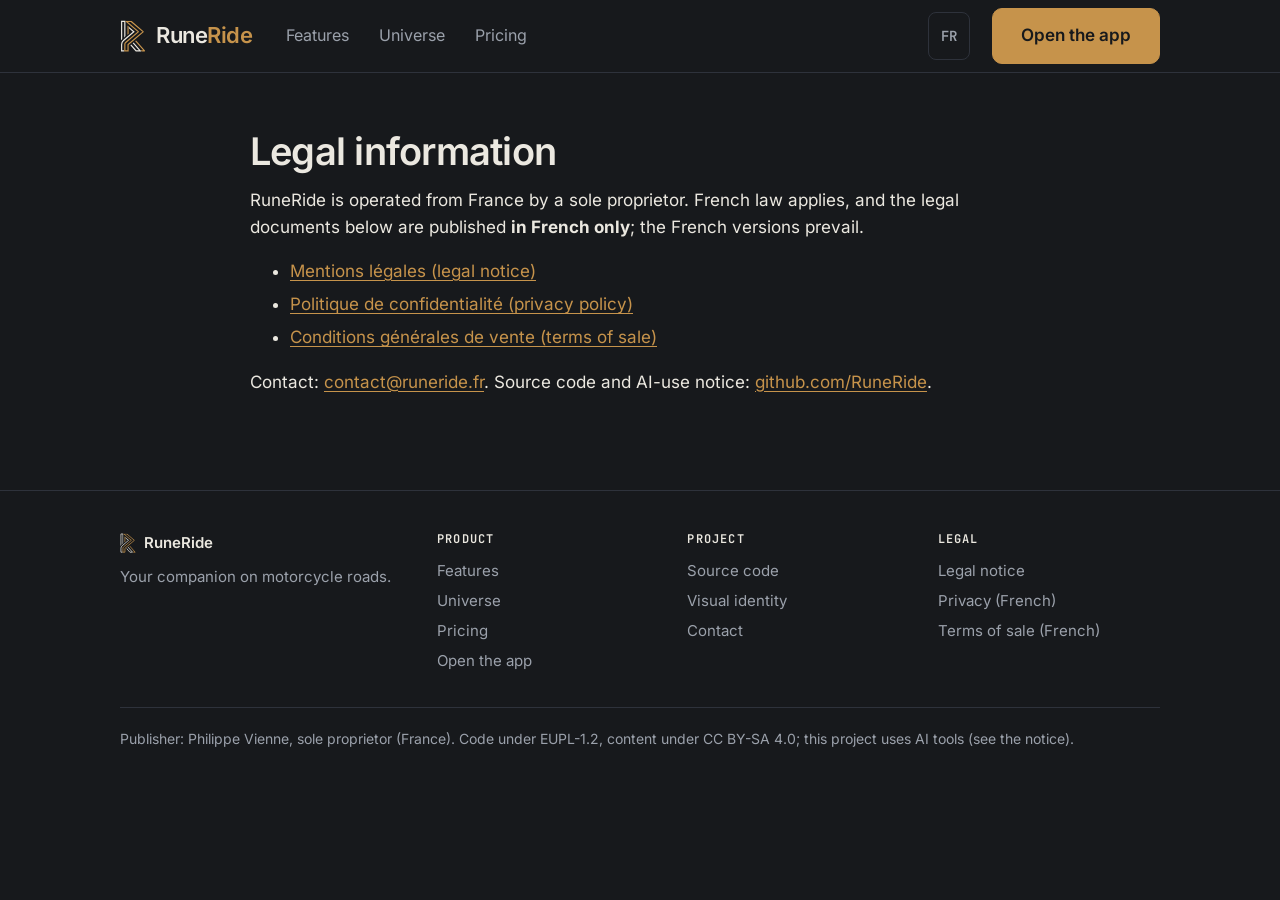
==== en/legal/index.html @ 8f098b08 "Site vitrine bilingue de RuneRide : accueil, fonctions, univers, tarifs, documents légaux Site stati" ====
<!doctype html>
<html lang="en">
<head>
<meta charset="utf-8">
<meta name="viewport" content="width=device-width, initial-scale=1">
<title>Legal information — RuneRide</title>
<meta name="description" content="Legal documents of RuneRide, published in French.">
<meta name="robots" content="noindex">
<link rel="canonical" href="https://runeride.fr/en/legal/">
<link rel="alternate" hreflang="fr" href="https://runeride.fr/mentions-legales/">
<link rel="alternate" hreflang="en" href="https://runeride.fr/en/legal/">
<link rel="alternate" hreflang="x-default" href="https://runeride.fr/mentions-legales/">
<link rel="stylesheet" href="/assets/site.css">
<link rel="icon" href="/favicon.ico" sizes="48x48">
<link rel="apple-touch-icon" href="/assets/icons/apple-touch-icon.png">
<meta name="theme-color" content="#17191C">
<link rel="preload" href="/assets/fonts/inter-var.woff2" as="font" type="font/woff2" crossorigin>
<meta property="og:type" content="website">
<meta property="og:site_name" content="RuneRide">
<meta property="og:title" content="Legal information — RuneRide">
<meta property="og:description" content="Legal documents of RuneRide, published in French.">
<meta property="og:url" content="https://runeride.fr/en/legal/">
<meta property="og:image" content="https://runeride.fr/assets/og.png">
<meta property="og:locale" content="en_GB">
<meta name="twitter:card" content="summary_large_image">
</head>
<body>
<a class="skip" href="#contenu">Skip to content</a>
<header class="top"><div class="wrap">
  <a class="brand" href="/en/"><img src="/assets/brand/monogram.svg" alt="" width="26" height="32"><span>Rune<span class="ride">Ride</span></span></a>
  <nav aria-label="Main navigation"><a href="/en/features/">Features</a><a href="/en/universe/">Universe</a><a href="/en/pricing/">Pricing</a></nav>
  <a class="lang" href="/mentions-legales/" hreflang="fr" lang="fr" title="Version française">FR</a>
  <a class="button primary" href="https://app.runeride.fr/">Open the app</a>
</div></header>
<main id="contenu">
<div class="wrap legal"><h1>Legal information</h1>
<p>RuneRide is operated from France by a sole proprietor. French law applies, and the legal documents below are published <strong>in French only</strong>; the French versions prevail.</p>
<ul>
<li><a href="/mentions-legales/">Mentions légales (legal notice)</a></li>
<li><a href="/confidentialite/">Politique de confidentialité (privacy policy)</a></li>
<li><a href="/cgv/">Conditions générales de vente (terms of sale)</a></li>
</ul>
<p>Contact: <a href="mailto:contact@runeride.fr">contact@runeride.fr</a>. Source code and AI-use notice: <a href="https://github.com/RuneRide">github.com/RuneRide</a>.</p></div>
</main>
<footer><div class="wrap">
  <div><span class="foot-brand"><img src="/assets/brand/monogram.svg" alt="" width="16" height="20">RuneRide</span>
    <p>Your companion on motorcycle roads.</p></div>
  <div><h4>Product</h4><ul>
    <li><a href="/en/features/">Features</a></li><li><a href="/en/universe/">Universe</a></li><li><a href="/en/pricing/">Pricing</a></li>
    <li><a href="https://app.runeride.fr/">Open the app</a></li></ul></div>
  <div><h4>Project</h4><ul>
    <li><a href="https://github.com/RuneRide">Source code</a></li><li><a href="https://brand.runeride.fr/">Visual identity</a></li>
    <li><a href="mailto:contact@runeride.fr">Contact</a></li></ul></div>
  <div><h4>Legal</h4><ul><li><a href="/en/legal/">Legal notice</a></li><li><a href="/confidentialite/">Privacy (French)</a></li><li><a href="/cgv/">Terms of sale (French)</a></li></ul></div>
  <p class="legal-line">Publisher: Philippe Vienne, sole proprietor (France). Code under EUPL-1.2, content under CC BY-SA 4.0; this project uses AI tools (see the <a href="https://github.com/RuneRide/identity/blob/main/NOTICE.md">notice</a>).</p>
</div></footer>
</body>
</html>
---- assets/site.css ----
/* SPDX-License-Identifier: EUPL-1.2 */
/* Site vitrine RuneRide. Tokens de la charte (dépôt RuneRide/identity) : dark-first, aplats mats, bordures 1 px. */
@font-face { font-family: "Inter"; src: url("/assets/fonts/inter-var.woff2") format("woff2"); font-weight: 400 700; font-display: swap; }
@font-face { font-family: "JetBrains Mono"; src: url("/assets/fonts/jetbrains-mono-var.woff2") format("woff2"); font-weight: 400 700; font-display: swap; }

:root {
  --obsidian-950: #17191C; --obsidian-900: #212429; --obsidian-800: #2E323B;
  --chalk-100: #EBE8E0; --chalk-400: #9BA1AB;
  --ochre-500: #C6934B; --ochre-600: #A87938;
  --trail-green: #10B981; --amber-warn: #F59E0B; --crimson-alert: #EF4444;
  --bg: var(--obsidian-950); --panel: var(--obsidian-900); --line: var(--obsidian-800);
  --text: var(--chalk-100); --muted: var(--chalk-400); --accent: var(--ochre-500);
  --font-ui: "Inter", system-ui, -apple-system, "Segoe UI", sans-serif;
  --font-mono: "JetBrains Mono", ui-monospace, monospace;
  color-scheme: dark;
}
* { box-sizing: border-box; }
html { scroll-behavior: smooth; }
body { margin: 0; background: var(--bg); color: var(--text); font: 17px/1.6 var(--font-ui); -webkit-text-size-adjust: 100%; }
img { max-width: 100%; height: auto; }
a { color: var(--accent); text-underline-offset: 3px; }
a:hover { color: var(--text); }
a:focus-visible, summary:focus-visible, .button:focus-visible { outline: 2px solid var(--accent); outline-offset: 3px; border-radius: 4px; }
h1, h2, h3, h4 { font-weight: 600; letter-spacing: -0.01em; line-height: 1.2; margin: 0 0 12px; }
h1 { font-size: clamp(34px, 6vw, 56px); letter-spacing: -0.02em; }
h2 { font-size: clamp(26px, 4vw, 34px); }
h3 { font-size: 19px; }
p { margin: 0 0 14px; }
code { font-family: var(--font-mono); font-size: 0.92em; }
.muted { color: var(--muted); }
.mono { font-family: var(--font-mono); font-variant-numeric: tabular-nums; }
.wrap { max-width: 1080px; margin: 0 auto; padding: 0 20px; }
.skip { position: absolute; left: -9999px; top: 8px; background: var(--accent); color: var(--bg); padding: 10px 16px; border-radius: 8px; font-weight: 600; z-index: 10; }
.skip:focus { left: 8px; }

/* En-tête */
header.top { position: sticky; top: 0; z-index: 5; background: var(--bg); border-bottom: 1px solid var(--line); }
header.top .wrap { display: flex; align-items: center; gap: 22px; min-height: 68px; flex-wrap: wrap; padding-top: 8px; padding-bottom: 8px; }
.brand { display: inline-flex; align-items: center; gap: 10px; font-weight: 600; font-size: 22px; letter-spacing: -0.5px; color: var(--text); text-decoration: none; }
.brand img { display: block; width: 26px; height: 32px; }
.brand .ride { color: var(--accent); }
header.top nav { display: flex; gap: 6px; flex: 1; flex-wrap: wrap; }
header.top nav a { display: inline-flex; align-items: center; min-height: 48px; padding: 0 12px; border-radius: 8px; color: var(--muted); text-decoration: none; font-size: 16px; }
header.top nav a:hover { color: var(--text); }
header.top nav a[aria-current="page"] { color: var(--text); background: var(--panel); }
.lang { display: inline-flex; align-items: center; min-height: 48px; padding: 0 12px; color: var(--muted); text-decoration: none; font: 600 14px var(--font-mono); border: 1px solid var(--line); border-radius: 8px; }
.lang:hover { color: var(--text); border-color: var(--muted); }

/* Boutons */
.button { display: inline-flex; align-items: center; justify-content: center; min-height: 48px; padding: 10px 22px; border-radius: 10px; border: 1px solid var(--line);
  background: var(--panel); color: var(--text); text-decoration: none; font-weight: 600; font-size: 17px; }
.button:hover { border-color: var(--muted); color: var(--text); }
.button.primary { background: var(--accent); border-color: var(--accent); color: var(--bg); min-height: 56px; padding: 12px 28px; }
.button.primary:hover { background: #D4A25C; border-color: #D4A25C; color: var(--bg); }
.button.primary:active { background: var(--ochre-600); border-color: var(--ochre-600); }
.actions { display: flex; gap: 12px; flex-wrap: wrap; margin: 26px 0 12px; }

/* Sections */
section { padding: 76px 0; }
section + section { border-top: 1px solid var(--line); }
.eyebrow { font: 600 13px var(--font-mono); text-transform: uppercase; letter-spacing: 0.1em; color: var(--accent); margin: 0 0 14px; }
.lead { font-size: 20px; color: var(--muted); max-width: 62ch; }
section > .wrap > .lead { margin-bottom: 32px; }
.rdiv { display: block; width: 100%; max-width: 420px; height: auto; margin: 0 auto; }

/* Hero */
.hero { position: relative; padding: 96px 0 84px; overflow: hidden; background: var(--bg) url("/assets/patterns/topo-tile.svg") 0 0 / 520px 520px; }
.hero .wrap { display: grid; grid-template-columns: 1.25fr 0.75fr; gap: 40px; align-items: center; }
.hero p.lead { font-size: 21px; }
.hero .mark { display: flex; justify-content: center; }
.hero .mark img { width: min(300px, 70%); filter: none; }
.hero.small { padding: 64px 0 52px; }
.hero.small .wrap { grid-template-columns: 1fr; }

/* Cartes */
.grid { display: grid; gap: 16px; grid-template-columns: repeat(auto-fit, minmax(240px, 1fr)); }
.grid.two { grid-template-columns: repeat(auto-fit, minmax(320px, 1fr)); }
.card { position: relative; background: var(--panel); border: 1px solid var(--line); border-radius: 14px; padding: 24px; }
.card p:last-child { margin-bottom: 0; }
.card .kicker { display: block; font: 500 12px var(--font-mono); text-transform: uppercase; letter-spacing: 0.08em; color: var(--accent); margin-bottom: 10px; }
.card.soon { border-style: dashed; }
.badge { display: inline-block; font: 600 12px var(--font-ui); padding: 3px 10px; border-radius: 999px; border: 1px solid var(--accent); color: var(--accent); vertical-align: middle; margin-left: 6px; }
.badge.green { border-color: var(--trail-green); color: var(--trail-green); }

/* Mise en avant 2 colonnes (texte + image) */
.split { display: grid; grid-template-columns: 1fr 1fr; gap: 40px; align-items: center; }
.split + .split { margin-top: 64px; }
.split.rev .split-media { order: -1; }
.split-media img { width: 100%; border-radius: 14px; border: 1px solid var(--line); display: block; }
.checks { list-style: none; margin: 0 0 16px; padding: 0; }
.checks li { position: relative; padding: 4px 0 4px 28px; }
.checks li::before { content: ""; position: absolute; left: 4px; top: 13px; width: 9px; height: 9px; background: var(--accent); transform: rotate(45deg); }

/* Tarifs */
.plans { display: grid; gap: 16px; grid-template-columns: repeat(auto-fit, minmax(250px, 1fr)); }
.plan { display: flex; flex-direction: column; gap: 8px; }
.plan .price { font: 700 38px var(--font-mono); font-variant-numeric: tabular-nums; color: var(--text); }
.plan .price small { font: 400 15px var(--font-ui); color: var(--muted); }
.plan ul { margin: 0 0 12px; padding-left: 20px; color: var(--muted); flex: 1; }
.plan.featured { border-color: var(--accent); }

/* Univers */
.quote { border-left: 2px solid var(--accent); padding-left: 18px; margin: 0 0 18px; }
.motto { color: var(--accent); font-style: italic; margin: 4px 0 10px; }
.tag-id { font: 500 11px var(--font-mono); color: var(--accent); letter-spacing: 0.04em; }
.ranks { display: flex; flex-wrap: wrap; gap: 8px; margin: 0; padding: 0; list-style: none; counter-reset: r; }
.ranks li { counter-increment: r; display: inline-flex; gap: 8px; align-items: center; padding: 8px 14px; border: 1px solid var(--line); border-radius: 999px; font-size: 15px; background: var(--panel); }
.ranks li::before { content: counter(r); font: 600 12px var(--font-mono); color: var(--accent); }
.table-scroll { overflow-x: auto; }
table { width: 100%; border-collapse: collapse; background: var(--panel); border: 1px solid var(--line); border-radius: 12px; overflow: hidden; font-size: 16px; }
th, td { text-align: left; padding: 12px 14px; border-bottom: 1px solid var(--line); vertical-align: top; }
th { font: 500 12px var(--font-ui); text-transform: uppercase; letter-spacing: 0.08em; color: var(--muted); }
tr:last-child td { border-bottom: 0; }

/* FAQ */
details { background: var(--panel); border: 1px solid var(--line); border-radius: 12px; padding: 4px 20px; margin-bottom: 10px; }
summary { cursor: pointer; font-weight: 600; padding: 14px 0; min-height: 48px; }
details[open] summary { color: var(--accent); }
details p { color: var(--muted); }

/* Pages légales */
.legal { max-width: 820px; margin: 0 auto; padding: 56px 20px 80px; }
.legal h1 { font-size: 38px; }
.legal h2 { font-size: 22px; margin-top: 36px; }
.legal li { margin-bottom: 6px; }
.draft { background: rgba(245, 158, 11, 0.12); border: 1px solid var(--amber-warn); border-radius: 10px; padding: 14px 18px; margin: 0 0 28px; }
.todo { background: rgba(245, 158, 11, 0.22); border-radius: 4px; padding: 0 4px; }

/* Appel à l'action final et pied de page */
.cta { text-align: center; }
.cta .actions { justify-content: center; }
footer { border-top: 1px solid var(--line); padding: 40px 0 56px; color: var(--muted); font-size: 15px; }
footer .wrap { display: grid; gap: 28px; grid-template-columns: 1.3fr 1fr 1fr 1fr; }
footer h4 { font: 600 12px var(--font-mono); text-transform: uppercase; letter-spacing: 0.1em; color: var(--text); margin-bottom: 12px; }
footer ul { list-style: none; margin: 0; padding: 0; }
footer li { margin-bottom: 6px; }
footer a { color: var(--muted); text-decoration: none; }
footer a:hover { color: var(--text); text-decoration: underline; }
footer .legal-line { grid-column: 1 / -1; border-top: 1px solid var(--line); padding-top: 20px; font-size: 14px; }
footer .foot-brand { display: inline-flex; align-items: center; gap: 8px; color: var(--text); font-weight: 600; margin-bottom: 10px; }
footer .foot-brand img { width: 16px; height: 20px; }

@media (max-width: 820px) {
  body { font-size: 16px; }
  section { padding: 56px 0; }
  .hero { padding: 56px 0 48px; }
  .hero .wrap, .split { grid-template-columns: 1fr; }
  .hero .mark { order: -1; }
  .hero .mark img { width: 150px; }
  .split.rev .split-media { order: 0; }
  footer .wrap { grid-template-columns: 1fr 1fr; }
  footer .wrap > :first-child { grid-column: 1 / -1; }
  header.top .wrap { gap: 10px; }
  header.top nav { order: 3; flex-basis: 100%; }
}
@media (prefers-reduced-motion: reduce) { html { scroll-behavior: auto; } }

/* Compléments */
.grid + p { margin-top: 24px; }
.shots { margin-top: 48px; }
.shots img { width: 100%; border-radius: 14px; border: 1px solid var(--line); display: block; }
@media (max-width: 820px) { header.top .button { display: none; } }
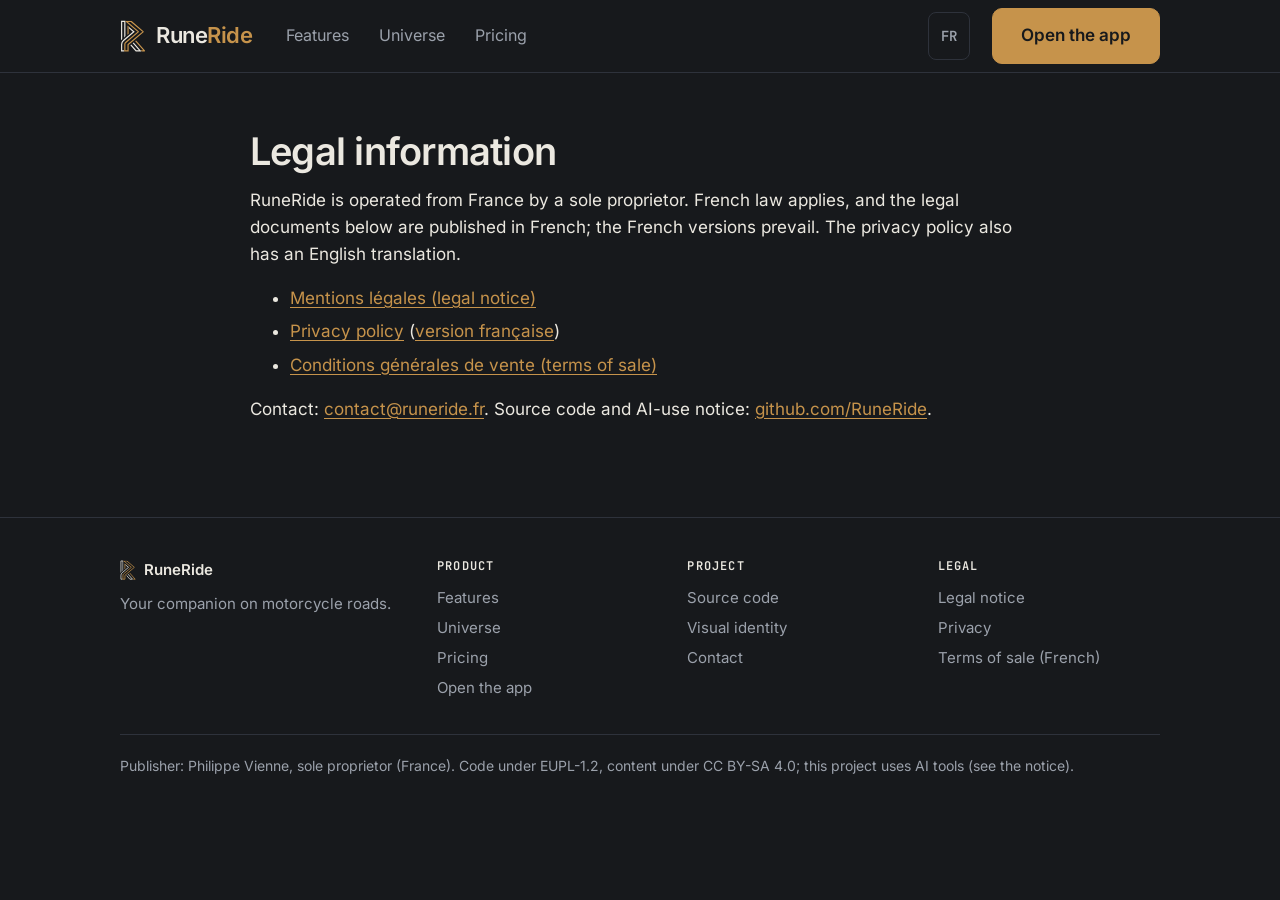
==== commit c9547943: "Politique de confidentialité : traduction anglaise et liens croisés FR/EN Co-authored-by: Claude <no" ====
--- a/en/legal/index.html
+++ b/en/legal/index.html
@@ -34,10 +34,10 @@
 </div></header>
 <main id="contenu">
 <div class="wrap legal"><h1>Legal information</h1>
-<p>RuneRide is operated from France by a sole proprietor. French law applies, and the legal documents below are published <strong>in French only</strong>; the French versions prevail.</p>
+<p>RuneRide is operated from France by a sole proprietor. French law applies, and the legal documents below are published in French; the French versions prevail. The privacy policy also has an English translation.</p>
 <ul>
 <li><a href="/mentions-legales/">Mentions légales (legal notice)</a></li>
-<li><a href="/confidentialite/">Politique de confidentialité (privacy policy)</a></li>
+<li><a href="/en/privacy/">Privacy policy</a> (<a href="/confidentialite/" hreflang="fr" lang="fr">version française</a>)</li>
 <li><a href="/cgv/">Conditions générales de vente (terms of sale)</a></li>
 </ul>
 <p>Contact: <a href="mailto:contact@runeride.fr">contact@runeride.fr</a>. Source code and AI-use notice: <a href="https://github.com/RuneRide">github.com/RuneRide</a>.</p></div>
@@ -51,7 +51,7 @@
   <div><h4>Project</h4><ul>
     <li><a href="https://github.com/RuneRide">Source code</a></li><li><a href="https://brand.runeride.fr/">Visual identity</a></li>
     <li><a href="mailto:contact@runeride.fr">Contact</a></li></ul></div>
-  <div><h4>Legal</h4><ul><li><a href="/en/legal/">Legal notice</a></li><li><a href="/confidentialite/">Privacy (French)</a></li><li><a href="/cgv/">Terms of sale (French)</a></li></ul></div>
+  <div><h4>Legal</h4><ul><li><a href="/en/legal/">Legal notice</a></li><li><a href="/en/privacy/">Privacy</a></li><li><a href="/cgv/">Terms of sale (French)</a></li></ul></div>
   <p class="legal-line">Publisher: Philippe Vienne, sole proprietor (France). Code under EUPL-1.2, content under CC BY-SA 4.0; this project uses AI tools (see the <a href="https://github.com/RuneRide/identity/blob/main/NOTICE.md">notice</a>).</p>
 </div></footer>
 </body>
